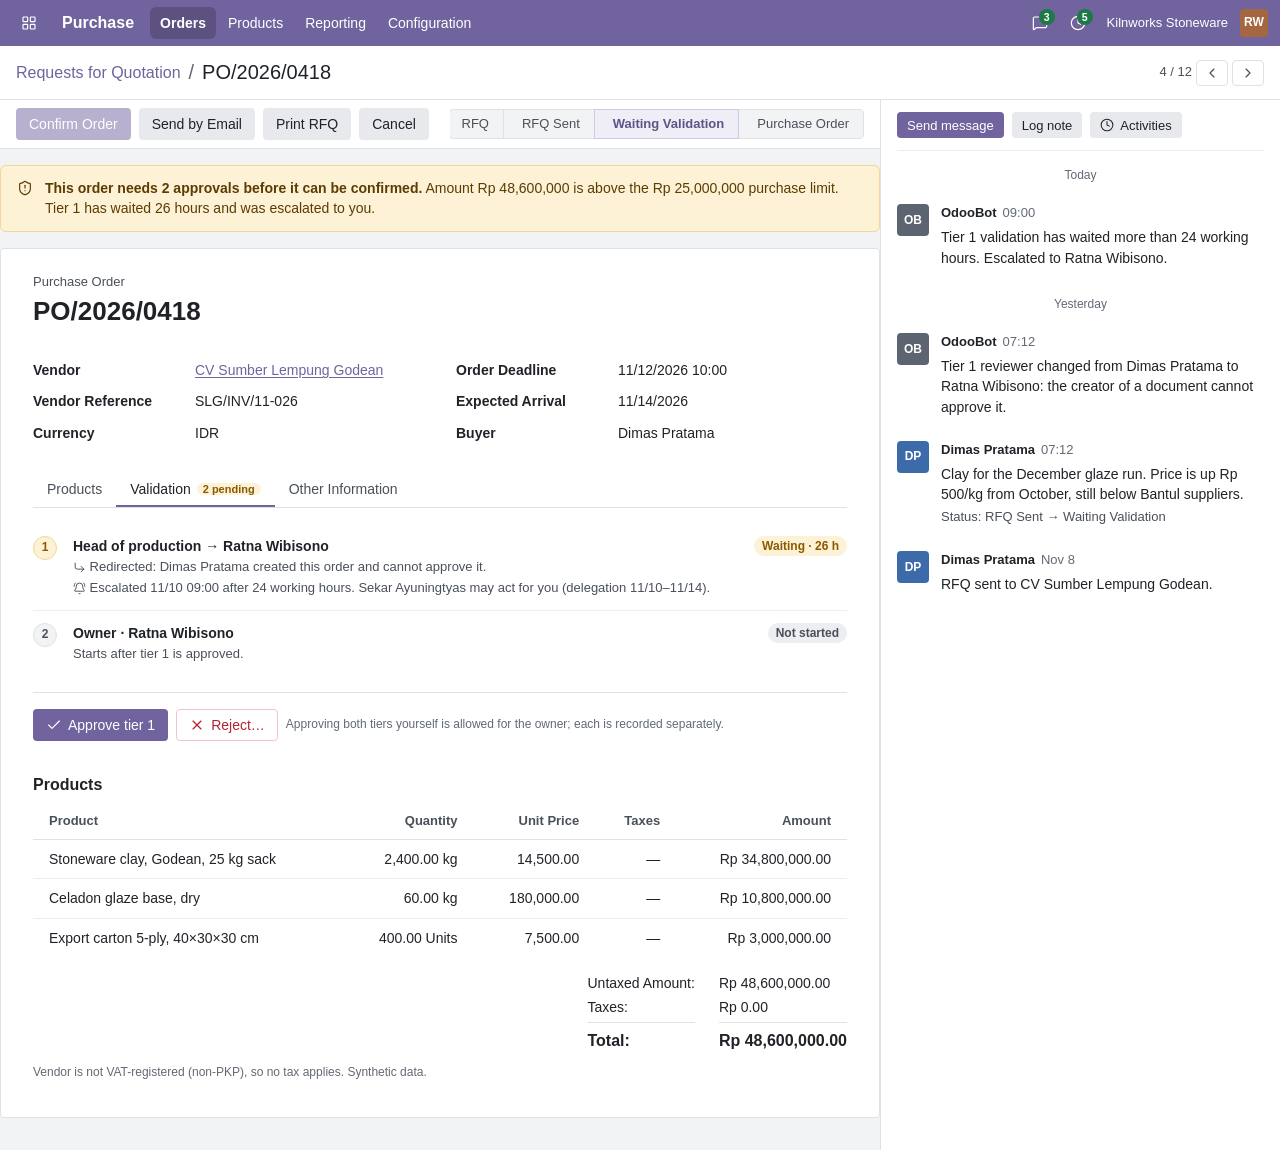
==== mockups/purchase-order.html @ c120d397 "M1: repo foundation and Kilnworks demo company Docker stack (Odoo 18 Community + Postgres 16), pinne" ====
<!doctype html>
<html lang="en"><head><meta charset="utf-8"><meta name="viewport" content="width=device-width, initial-scale=1">
<title>PO/2026/0418 · Kilnworks on Odoo</title>
<link rel="stylesheet" href="kilnworks-ds.css"></head>
<body>
<svg width="0" height="0" style="position:absolute" aria-hidden="true"><symbol id="i-chevron-left" viewBox="0 0 24 24"><path d="m15 18-6-6 6-6" /></symbol><symbol id="i-chevron-right" viewBox="0 0 24 24"><path d="m9 18 6-6-6-6" /></symbol><symbol id="i-shield-alert" viewBox="0 0 24 24"><path d="M20 13c0 5-3.5 7.5-7.66 8.95a1 1 0 0 1-.67-.01C7.5 20.5 4 18 4 13V6a1 1 0 0 1 1-1c2 0 4.5-1.2 6.24-2.72a1.17 1.17 0 0 1 1.52 0C14.51 3.81 17 5 19 5a1 1 0 0 1 1 1z" />
  <path d="M12 8v4" />
  <path d="M12 16h.01" /></symbol><symbol id="i-corner-down-right" viewBox="0 0 24 24"><path d="m15 10 5 5-5 5" />
  <path d="M4 4v7a4 4 0 0 0 4 4h12" /></symbol><symbol id="i-bell-ring" viewBox="0 0 24 24"><path d="M10.268 21a2 2 0 0 0 3.464 0" />
  <path d="M22 8c0-2.3-.8-4.3-2-6" />
  <path d="M3.262 15.326A1 1 0 0 0 4 17h16a1 1 0 0 0 .74-1.673C19.41 13.956 18 12.499 18 8A6 6 0 0 0 6 8c0 4.499-1.411 5.956-2.738 7.326" />
  <path d="M4 2C2.8 3.7 2 5.7 2 8" /></symbol><symbol id="i-check" viewBox="0 0 24 24"><path d="M20 6 9 17l-5-5" /></symbol><symbol id="i-x" viewBox="0 0 24 24"><path d="M18 6 6 18" />
  <path d="m6 6 12 12" /></symbol><symbol id="i-clock" viewBox="0 0 24 24"><circle cx="12" cy="12" r="10" />
  <path d="M12 6v6l4 2" /></symbol><symbol id="i-layout-grid" viewBox="0 0 24 24"><rect width="7" height="7" x="3" y="3" rx="1" />
  <rect width="7" height="7" x="14" y="3" rx="1" />
  <rect width="7" height="7" x="14" y="14" rx="1" />
  <rect width="7" height="7" x="3" y="14" rx="1" /></symbol><symbol id="i-menu" viewBox="0 0 24 24"><path d="M4 5h16" />
  <path d="M4 12h16" />
  <path d="M4 19h16" /></symbol><symbol id="i-message-square" viewBox="0 0 24 24"><path d="M22 17a2 2 0 0 1-2 2H6.828a2 2 0 0 0-1.414.586l-2.202 2.202A.71.71 0 0 1 2 21.286V5a2 2 0 0 1 2-2h16a2 2 0 0 1 2 2z" /></symbol></svg>
<header class="o-navbar">
  <button class="o-apps" aria-label="Home menu"><svg class="icon" aria-hidden="true"><use href="#i-layout-grid"/></svg></button>
  <button class="o-apps o-burger" aria-label="Open menu"><svg class="icon" aria-hidden="true"><use href="#i-menu"/></svg></button>
  <span class="o-appname">Purchase</span>
  <nav aria-label="Purchase menu"><ul class="o-menu"><li><a href="purchase-order.html" aria-current="page">Orders</a></li><li><a href="#">Products</a></li><li><a href="#">Reporting</a></li><li><a href="#">Configuration</a></li></ul></nav>
  <div class="o-systray">
    <button aria-label="Messages, 3 unread"><svg class="icon" aria-hidden="true"><use href="#i-message-square"/></svg><span class="o-badge-count">3</span></button>
    <button aria-label="Activities, 5 due"><svg class="icon" aria-hidden="true"><use href="#i-clock"/></svg><span class="o-badge-count">5</span></button>
    <span class="o-company">Kilnworks Stoneware</span>
    <span class="o-avatar" role="img" aria-label="Ratna Wibisono">RW</span>
  </div>
</header>
<div class="o-cp">
  <div class="o-bc"><a href="#">Requests for Quotation</a><span class="sep">/</span><span class="cur">PO/2026/0418</span></div>
  <div class="o-cp-right"><span class="o-pager">4 / 12 <button class="btn btn-ghost btn-icon btn-sm" aria-label="Previous"><svg class="icon" aria-hidden="true"><use href="#i-chevron-left"/></svg></button>
    <button class="btn btn-ghost btn-icon btn-sm" aria-label="Next"><svg class="icon" aria-hidden="true"><use href="#i-chevron-right"/></svg></button></span></div>
</div>
<div class="o-form-wrap">
  <main class="o-form-main">
    <div class="o-statusbar">
      <div class="o-cp-actions">
        <button class="btn btn-primary" aria-disabled="true" title="Waiting for validation">Confirm Order</button>
        <button class="btn btn-secondary">Send by Email</button>
        <button class="btn btn-secondary">Print RFQ</button>
        <button class="btn btn-secondary">Cancel</button>
      </div>
      <div class="o-status" aria-label="Status">
        <span>RFQ</span><span>RFQ Sent</span><span aria-current="step">Waiting Validation</span><span>Purchase Order</span>
      </div>
    </div>
    <div class="alert alert-warning" role="status"><svg class="icon" aria-hidden="true"><use href="#i-shield-alert"/></svg><div><b>This order needs 2 approvals before it can be confirmed.</b>
      Amount Rp 48,600,000 is above the Rp 25,000,000 purchase limit. Tier 1 has waited 26 hours and was escalated to you.</div></div>
    <div class="o-sheet">
      <div class="o-title"><small>Purchase Order</small><h1>PO/2026/0418</h1></div>
      <div class="o-groups">
        <div>
          <div class="o-field"><label>Vendor</label><div class="val"><a href="#">CV Sumber Lempung Godean</a></div></div>
          <div class="o-field"><label>Vendor Reference</label><div class="val">SLG/INV/11-026</div></div>
          <div class="o-field"><label>Currency</label><div class="val">IDR</div></div>
        </div>
        <div>
          <div class="o-field"><label>Order Deadline</label><div class="val num">11/12/2026 10:00</div></div>
          <div class="o-field"><label>Expected Arrival</label><div class="val num">11/14/2026</div></div>
          <div class="o-field"><label>Buyer</label><div class="val">Dimas Pratama</div></div>
        </div>
      </div>

      <div class="o-notebook">
        <div class="o-tabs" role="tablist">
          <button role="tab" aria-selected="false">Products</button>
          <button role="tab" aria-selected="true">Validation <span class="tab-count">2 pending</span></button>
          <button role="tab" aria-selected="false">Other Information</button>
        </div>
        <div role="tabpanel">
          <ol class="tier-steps">
            <li><span class="step-dot now">1</span>
              <div><div class="who">Head of production → Ratna Wibisono</div>
                <div class="note"><svg class="icon" aria-hidden="true"><use href="#i-corner-down-right"/></svg> Redirected: Dimas Pratama created this order and cannot approve it.</div>
                <div class="note"><svg class="icon" aria-hidden="true"><use href="#i-bell-ring"/></svg> Escalated 11/10 09:00 after 24 working hours. Sekar Ayuningtyas may act for you (delegation 11/10–11/14).</div></div>
              <span class="badge b-warning">Waiting · 26 h</span></li>
            <li><span class="step-dot">2</span>
              <div><div class="who">Owner · Ratna Wibisono</div><div class="note">Starts after tier 1 is approved.</div></div>
              <span class="badge b-muted">Not started</span></li>
          </ol>
          <div class="decision">
            <button class="btn btn-primary"><svg class="icon" aria-hidden="true"><use href="#i-check"/></svg>Approve tier 1</button>
            <button class="btn btn-danger-ghost"><svg class="icon" aria-hidden="true"><use href="#i-x"/></svg>Reject…</button>
            <span class="synthetic">Approving both tiers yourself is allowed for the owner; each is recorded separately.</span>
          </div>
        </div>
      </div>

      <h2 style="font-size:var(--fs-lg);margin:var(--s6) 0 var(--s2)">Products</h2>
      <div class="tbl-wrap"><table class="o-list"><caption class="sr-only">Order lines</caption>
        <thead><tr><th>Product</th><th class="r">Quantity</th><th class="r">Unit Price</th><th class="r hide-sm">Taxes</th><th class="r">Amount</th></tr></thead>
        <tbody><tr><td>Stoneware clay, Godean, 25 kg sack</td><td class="r num">2,400.00 kg</td><td class="r num">14,500.00</td><td class="r num hide-sm">—</td><td class="r num">Rp 34,800,000.00</td></tr><tr><td>Celadon glaze base, dry</td><td class="r num">60.00 kg</td><td class="r num">180,000.00</td><td class="r num hide-sm">—</td><td class="r num">Rp 10,800,000.00</td></tr><tr><td>Export carton 5-ply, 40×30×30 cm</td><td class="r num">400.00 Units</td><td class="r num">7,500.00</td><td class="r num hide-sm">—</td><td class="r num">Rp 3,000,000.00</td></tr></tbody></table></div>
      <div class="totals"><span>Untaxed Amount:</span><span class="num">Rp 48,600,000.00</span>
        <span>Taxes:</span><span class="num">Rp 0.00</span>
        <span class="t">Total:</span><span class="t num">Rp 48,600,000.00</span></div>
      <p class="synthetic">Vendor is not VAT-registered (non-PKP), so no tax applies. Synthetic data.</p>
    </div>
  </main>
  <aside class="o-chatter" aria-label="Chatter">
    <div class="o-chatter-top"><button class="btn btn-primary btn-sm">Send message</button><button class="btn btn-secondary btn-sm">Log note</button>
      <button class="btn btn-secondary btn-sm"><svg class="icon icon-sm" aria-hidden="true"><use href="#i-clock"/></svg>Activities</button></div>
    <div class="o-day">Today</div>
    <div class="msg"><span class="o-avatar av-bot">OB</span><div><div class="h"><b>OdooBot</b><span>09:00</span></div>
      <p>Tier 1 validation has waited more than 24 working hours. Escalated to Ratna Wibisono.</p></div></div>
    <div class="o-day">Yesterday</div>
    <div class="msg"><span class="o-avatar av-bot">OB</span><div><div class="h"><b>OdooBot</b><span>07:12</span></div>
      <p>Tier 1 reviewer changed from Dimas Pratama to Ratna Wibisono: the creator of a document cannot approve it.</p></div></div>
    <div class="msg"><span class="o-avatar av-d">DP</span><div><div class="h"><b>Dimas Pratama</b><span>07:12</span></div>
      <p>Clay for the December glaze run. Price is up Rp 500/kg from October, still below Bantul suppliers.</p>
      <div class="track">Status: RFQ Sent → Waiting Validation</div></div></div>
    <div class="msg"><span class="o-avatar av-d">DP</span><div><div class="h"><b>Dimas Pratama</b><span>Nov 8</span></div>
      <p>RFQ sent to CV Sumber Lempung Godean.</p></div></div>
  </aside>
</div>
</body></html>
---- mockups/kilnworks-ds.css ----
/* Kilnworks on Odoo 18 — mockup design system.
   Host layer mirrors Odoo 18 Community backend (navbar, control panel, form sheet, chatter).
   Kilnworks layer (celadon) appears only inside custom client actions. Synthetic data only. */
:root {
  /* host: Odoo 18 Community */
  --o-brand: #71639e;          /* Community primary */
  --o-brand-hover: #5f5387;
  --o-brand-soft: #efedf6;
  --o-ink: #1f2328;
  --o-ink-2: #4a5059;          /* secondary text, 7.6:1 on white */
  --o-ink-3: #636a74;          /* tertiary, 5.3:1 */
  --o-line: #dee2e6;
  --o-line-soft: #eceef1;
  --o-bg: #f2f3f5;             /* webclient ground */
  --o-surface: #ffffff;
  --o-navbar: #71639e;          /* Odoo 18 Community navbar is the brand colour */
  --o-success: #1d7a46; --o-success-bg: #e3f3ea;
  --o-warning: #8a5a00; --o-warning-bg: #fdf1d6;
  --o-danger:  #b42335; --o-danger-bg:  #fbe6e9;
  --o-info:    #0f6a8b; --o-info-bg:    #e1f1f7;
  /* kilnworks layer */
  --kw-celadon: #5f8f7b;
  --kw-celadon-ink: #2f5a49;
  --kw-celadon-soft: #e6efeb;
  --kw-clay: #a5673f;          /* used only for the B2B series in charts */
  --kw-clay-soft: #f4e9e1;
  /* type + space */
  --font: -apple-system, BlinkMacSystemFont, "Segoe UI", Roboto, "Helvetica Neue", Ubuntu, Arial, sans-serif;
  --mono: ui-monospace, SFMono-Regular, Menlo, Consolas, monospace;
  --fs-xs: 12px; --fs-sm: 13px; --fs-md: 14px; --fs-lg: 16px; --fs-xl: 20px; --fs-2xl: 26px;
  --s1: 4px; --s2: 8px; --s3: 12px; --s4: 16px; --s5: 24px; --s6: 32px; --s7: 48px;
  --r-sm: 4px; --r-md: 6px; --r-lg: 8px;
  --shadow-pop: 0 6px 20px rgba(31, 35, 40, .14), 0 1px 3px rgba(31, 35, 40, .08);
  color-scheme: light;
}
* { box-sizing: border-box; }
html { -webkit-text-size-adjust: 100%; }
body { margin: 0; background: var(--o-bg); color: var(--o-ink); font: 400 var(--fs-md)/1.45 var(--font);
  font-variant-numeric: tabular-nums; }
::selection { background: var(--o-brand-soft); color: var(--o-ink); }
a { color: var(--o-brand); text-underline-offset: 2px; }
a:hover { color: var(--o-brand-hover); }
:focus-visible { outline: 2px solid var(--o-brand); outline-offset: 2px; border-radius: 3px; }
* { scrollbar-width: thin; scrollbar-color: #c3c7cd transparent; }
.icon { width: 16px; height: 16px; stroke: currentColor; fill: none; stroke-width: 1.75;
  stroke-linecap: round; stroke-linejoin: round; flex: none; vertical-align: -3px; }
.icon-sm { width: 14px; height: 14px; }
.sr-only { position: absolute; width: 1px; height: 1px; overflow: hidden; clip: rect(0 0 0 0); white-space: nowrap; }
.num { font-variant-numeric: tabular-nums; white-space: nowrap; }
.mono { font-family: var(--mono); font-size: 12.5px; }
.muted { color: var(--o-ink-2); }
.synthetic { font-size: var(--fs-xs); color: var(--o-ink-3); }

/* ---------- navbar (host) ---------- */
.o-navbar { height: 46px; background: var(--o-navbar); color: #fff;
  display: flex; align-items: center; padding: 0 var(--s3); gap: var(--s2); position: sticky; top: 0; z-index: 10; }
.o-apps { width: 34px; height: 34px; display: grid; place-items: center; border-radius: var(--r-md); color: #fff;
  background: none; border: 0; cursor: pointer; }
.o-apps:hover { background: rgba(255,255,255,.14); }
.o-appname { font-weight: 600; font-size: var(--fs-lg); padding: 0 var(--s2); white-space: nowrap; }
.o-menu { display: flex; gap: 2px; list-style: none; margin: 0; padding: 0; }
.o-menu a { display: block; padding: 6px 10px; border-radius: var(--r-md); color: #fff; text-decoration: none; font-size: var(--fs-md); }
.o-menu a:hover { background: rgba(255,255,255,.14); color: #fff; }
.o-menu a[aria-current="page"] { background: rgba(0,0,0,.18); color: #fff; font-weight: 600; }
.o-systray { margin-left: auto; display: flex; align-items: center; gap: var(--s1); }
.o-systray button { position: relative; width: 34px; height: 34px; display: grid; place-items: center; background: none; border: 0;
  border-radius: var(--r-md); color: #fff; cursor: pointer; }
.o-systray button:hover { background: rgba(255,255,255,.14); }
.o-badge-count { position: absolute; top: 3px; right: 2px; min-width: 16px; height: 16px; padding: 0 4px; border-radius: 8px;
  background: #1d7a46; color: #fff; font-size: 10.5px; font-weight: 600; line-height: 16px; text-align: center; }
.o-company { font-size: var(--fs-sm); color: #fff; padding: 0 var(--s2); white-space: nowrap; }
.o-avatar { width: 28px; height: 28px; border-radius: var(--r-sm); background: var(--kw-clay); color: #fff; font-size: 12px; font-weight: 600;
  display: grid; place-items: center; }
.o-burger { display: none; }

/* ---------- control panel (host) ---------- */
.o-cp { background: var(--o-surface); border-bottom: 1px solid var(--o-line); padding: var(--s3) var(--s4);
  display: grid; grid-template-columns: 1fr auto; gap: var(--s3) var(--s4); align-items: center; }
.o-bc { display: flex; align-items: center; gap: var(--s2); min-width: 0; font-size: var(--fs-xl); }
.o-bc a { text-decoration: none; color: var(--o-brand); font-size: var(--fs-lg); white-space: nowrap; }
.o-bc .sep { color: var(--o-ink-3); }
.o-bc .cur { font-weight: 500; white-space: nowrap; overflow: hidden; text-overflow: ellipsis; }
.o-cp-actions { display: flex; gap: var(--s2); flex-wrap: wrap; }
.o-cp-right { display: flex; gap: var(--s2); align-items: center; justify-content: flex-end; flex-wrap: wrap; }
.o-pager { font-size: var(--fs-sm); color: var(--o-ink-2); display: flex; align-items: center; gap: var(--s1); }

/* buttons */
.btn { display: inline-flex; align-items: center; gap: 6px; height: 32px; padding: 0 12px; border-radius: var(--r-sm);
  border: 1px solid transparent; font: 500 var(--fs-md)/1 var(--font); cursor: pointer; white-space: nowrap; text-decoration: none; }
.btn-primary { background: var(--o-brand); color: #fff; }
.btn-primary:hover { background: var(--o-brand-hover); color: #fff; }
.btn-secondary { background: #e7e9ed; color: var(--o-ink); }
.btn-secondary:hover { background: #dcdfe4; color: var(--o-ink); }
.btn-ghost { background: transparent; color: var(--o-ink-2); border-color: var(--o-line); }
.btn-ghost:hover { background: var(--o-bg); color: var(--o-ink); }
.btn-danger-ghost { background: transparent; color: var(--o-danger); border-color: #efc4ca; }
.btn-danger-ghost:hover { background: var(--o-danger-bg); }
.btn[disabled], .btn[aria-disabled="true"] { opacity: .5; cursor: not-allowed; }
.btn-sm { height: 26px; padding: 0 9px; font-size: var(--fs-sm); }
.btn-icon { width: 32px; padding: 0; justify-content: center; }

/* badges (host) */
.badge { display: inline-flex; align-items: center; gap: 4px; padding: 1px 8px; border-radius: 10px; font-size: var(--fs-xs);
  font-weight: 600; line-height: 18px; white-space: nowrap; }
.b-success { background: var(--o-success-bg); color: var(--o-success); }
.b-warning { background: var(--o-warning-bg); color: var(--o-warning); }
.b-danger { background: var(--o-danger-bg); color: var(--o-danger); }
.b-info { background: var(--o-info-bg); color: var(--o-info); }
.b-muted { background: #eceef1; color: var(--o-ink-2); }

/* segmented control (custom, role=radiogroup) */
.seg { display: inline-flex; border: 1px solid var(--o-line); border-radius: var(--r-sm); background: var(--o-surface); padding: 2px; }
.seg button { border: 0; background: none; height: 26px; padding: 0 10px; border-radius: 3px; font: 500 var(--fs-sm)/1 var(--font);
  color: var(--o-ink-2); cursor: pointer; display: inline-flex; align-items: center; gap: 6px; }
.seg button:hover { color: var(--o-ink); background: var(--o-bg); }
.seg button[aria-checked="true"] { background: var(--o-brand-soft); color: var(--o-brand-hover); }
.seg .n { font-variant-numeric: tabular-nums; color: inherit; opacity: .8; }

/* ---------- layout ---------- */
.o-content { padding: var(--s4); max-width: 1440px; margin: 0 auto; }
.panel { background: var(--o-surface); border: 1px solid var(--o-line); border-radius: var(--r-lg); }
.panel-h { display: flex; align-items: center; gap: var(--s2); padding: var(--s3) var(--s4); border-bottom: 1px solid var(--o-line-soft); min-height: 48px; }
.panel-h h2 { font-size: var(--fs-lg); font-weight: 600; margin: 0; }
.panel-h .count { font-size: var(--fs-sm); color: var(--o-ink-2); }
.panel-h .end { margin-left: auto; display: flex; gap: var(--s2); align-items: center; }
.panel-b { padding: var(--s4); }
.panel-f { padding: var(--s2) var(--s4) var(--s3); font-size: var(--fs-sm); }

/* list (host o_list_view look) */
.tbl-wrap { overflow-x: auto; }
table.o-list { width: 100%; border-collapse: collapse; font-size: var(--fs-md); }
.o-list th { text-align: left; font-weight: 600; font-size: var(--fs-sm); color: var(--o-ink-2); padding: 8px var(--s4);
  border-bottom: 1px solid var(--o-line); white-space: nowrap; background: var(--o-surface); }
.o-list td { padding: 9px var(--s4); border-bottom: 1px solid var(--o-line-soft); vertical-align: middle; }
.o-list tr:last-child td { border-bottom: 0; }
.o-list tbody tr { cursor: pointer; }
.o-list tbody tr:hover td { background: #f8f9fa; }
.o-list tbody tr[aria-selected="true"] td { background: var(--o-brand-soft); }
.o-list .r { text-align: right; }
.o-list .sub { display: block; font-size: var(--fs-sm); color: var(--o-ink-2); }

/* ---------- dashboard (kilnworks layer) ---------- */
.dash { display: grid; grid-template-columns: repeat(12, 1fr); gap: var(--s4); }
.span-7 { grid-column: span 7; } .span-5 { grid-column: span 5; } .span-12 { grid-column: span 12; }
.span-8 { grid-column: span 8; } .span-4 { grid-column: span 4; } .span-6 { grid-column: span 6; }
.attn { display: grid; grid-template-columns: 1fr 1fr; border: 1px solid var(--o-line); border-radius: var(--r-lg);
  background: var(--o-surface); overflow: hidden; }
.attn > section + section { border-left: 1px solid var(--o-line); }
.attn-h { display: flex; align-items: baseline; gap: var(--s2); padding: var(--s4) var(--s4) var(--s2); }
.attn-h h2 { margin: 0; font-size: var(--fs-lg); font-weight: 600; }
.attn-h .big { font-size: var(--fs-2xl); font-weight: 600; line-height: 1; color: var(--o-ink); margin-right: 2px; }
.attn-h .end { margin-left: auto; font-size: var(--fs-sm); }
.age { font-size: var(--fs-sm); white-space: nowrap; }
.age.late { color: var(--o-danger); font-weight: 600; }
.channel { display: grid; grid-template-columns: repeat(2, minmax(0, 1fr)); gap: var(--s4); margin-bottom: var(--s4); }
.channel .k { font-size: var(--fs-sm); color: var(--o-ink-2); display: flex; align-items: center; gap: 6px; }
.channel .v { font-size: var(--fs-xl); font-weight: 600; margin-top: 2px; }
.channel .d { font-size: var(--fs-sm); margin-top: 2px; }
.up { color: var(--o-success); } .down { color: var(--o-danger); }
.key { width: 10px; height: 10px; border-radius: 2px; display: inline-block; }
.chart { width: 100%; height: auto; display: block; }
.chart text { font: 11px var(--font); fill: var(--o-ink-3); }
.stockbar { height: 6px; border-radius: 3px; background: var(--o-line-soft); overflow: hidden; width: 96px; }
.stockbar i { display: block; height: 100%; background: var(--o-danger); }
.stockbar i.mid { background: #c98a14; }

/* ---------- form view (host) ---------- */
.o-form-wrap { display: grid; grid-template-columns: minmax(0, 1fr) 400px; min-height: calc(100vh - 46px); }
.o-form-main { padding: 0 0 var(--s6); min-width: 0; }
.o-statusbar { display: flex; align-items: center; justify-content: space-between; gap: var(--s3); flex-wrap: wrap;
  padding: var(--s2) var(--s4); background: var(--o-surface); border-bottom: 1px solid var(--o-line); }
.o-status { display: flex; }
.o-status span { position: relative; padding: 5px 14px 5px 18px; font-size: var(--fs-sm); color: var(--o-ink-2); background: var(--o-bg);
  border: 1px solid var(--o-line); margin-left: -1px; white-space: nowrap; }
.o-status span:first-child { border-radius: var(--r-sm) 0 0 var(--r-sm); padding-left: 12px; }
.o-status span:last-child { border-radius: 0 var(--r-sm) var(--r-sm) 0; }
.o-status span[aria-current="step"] { background: var(--o-brand-soft); color: var(--o-brand-hover); font-weight: 600; border-color: #cfc9e3; z-index: 1; }
.o-sheet { background: var(--o-surface); border: 1px solid var(--o-line); max-width: 1100px; margin: var(--s4) auto 0; padding: var(--s5) var(--s6);
  border-radius: var(--r-sm); }
.alert { display: flex; gap: var(--s3); align-items: flex-start; padding: var(--s3) var(--s4); border-radius: var(--r-md); font-size: var(--fs-md);
  margin: var(--s4) auto 0; max-width: 1100px; }
.alert-warning { background: var(--o-warning-bg); color: #5c3c00; border: 1px solid #f1d898; }
.alert .icon { margin-top: 2px; }
.o-title small { display: block; font-size: var(--fs-sm); color: var(--o-ink-2); }
.o-title h1 { margin: 2px 0 var(--s5); font-size: var(--fs-2xl); font-weight: 600; }
.o-groups { display: grid; grid-template-columns: 1fr 1fr; gap: 0 var(--s6); }
.o-field { display: grid; grid-template-columns: 150px 1fr; gap: var(--s3); padding: 5px 0; align-items: baseline; }
.o-field label { font-weight: 600; font-size: var(--fs-md); }
.o-field .val { border-bottom: 1px solid transparent; }
.o-notebook { margin-top: var(--s5); }
.o-tabs { display: flex; gap: 0; border-bottom: 1px solid var(--o-line); overflow-x: auto; }
.o-tabs button { background: none; border: 0; border-bottom: 2px solid transparent; padding: 8px 14px; font: 500 var(--fs-md) var(--font);
  color: var(--o-ink-2); cursor: pointer; white-space: nowrap; display: inline-flex; gap: 6px; align-items: center; }
.o-tabs button[aria-selected="true"] { color: var(--o-ink); border-bottom-color: var(--o-brand); }
.tab-count { background: var(--o-warning-bg); color: var(--o-warning); border-radius: 9px; padding: 0 6px; font-size: 11px; font-weight: 700; }
.totals { display: grid; grid-template-columns: auto auto; justify-content: end; gap: 4px var(--s5); margin-top: var(--s4); font-size: var(--fs-md); }
.totals .t { font-weight: 700; font-size: var(--fs-lg); border-top: 1px solid var(--o-line); padding-top: 6px; }
.tier-steps { list-style: none; margin: var(--s4) 0 0; padding: 0; }
.tier-steps li { display: grid; grid-template-columns: 28px 1fr auto; gap: var(--s3); padding: var(--s3) 0; border-bottom: 1px solid var(--o-line-soft); }
.tier-steps li:last-child { border-bottom: 0; }
.step-dot { width: 24px; height: 24px; border-radius: 50%; display: grid; place-items: center; font-size: 12px; font-weight: 700;
  background: var(--o-bg); color: var(--o-ink-2); border: 1px solid var(--o-line); }
.step-dot.now { background: var(--o-warning-bg); color: var(--o-warning); border-color: #f1d898; }
.tier-steps .who { font-weight: 600; }
.tier-steps .note { font-size: var(--fs-sm); color: var(--o-ink-2); margin-top: 2px; }
.tier-steps .note .icon { width: 13px; height: 13px; }
.decision { display: flex; gap: var(--s2); flex-wrap: wrap; margin-top: var(--s4); padding-top: var(--s4); border-top: 1px solid var(--o-line); align-items: center; }

/* chatter (host) */
.o-chatter { background: var(--o-surface); border-left: 1px solid var(--o-line); padding: var(--s3) var(--s4); }
.o-chatter-top { display: flex; gap: var(--s2); padding-bottom: var(--s3); border-bottom: 1px solid var(--o-line-soft); flex-wrap: wrap; }
.o-day { text-align: center; font-size: var(--fs-xs); color: var(--o-ink-3); margin: var(--s4) 0 var(--s2); }
.msg { display: grid; grid-template-columns: 32px 1fr; gap: var(--s3); padding: var(--s3) 0; }
.msg .o-avatar { width: 32px; height: 32px; }
.msg .h { font-size: var(--fs-sm); } .msg .h b { font-weight: 600; } .msg .h span { color: var(--o-ink-3); margin-left: 6px; }
.msg p { margin: 4px 0 0; font-size: var(--fs-md); }
.msg .track { font-size: var(--fs-sm); color: var(--o-ink-2); margin-top: 4px; }
.av-k { background: var(--kw-celadon-ink); } .av-d { background: #3d6aa8; } .av-s { background: #8a4f7d; } .av-r { background: var(--kw-clay); }
.av-bot { background: #5b6470; }

/* ---------- shopify console ---------- */
.store-strip { display: grid; grid-template-columns: auto 1fr auto; gap: var(--s4); align-items: center; padding: var(--s3) var(--s4);
  background: var(--o-surface); border: 1px solid var(--o-line); border-radius: var(--r-lg); margin-bottom: var(--s4); }
.store-mark { width: 36px; height: 36px; border-radius: var(--r-md); background: var(--kw-celadon-soft); color: var(--kw-celadon-ink);
  display: grid; place-items: center; }
.store-facts { display: flex; flex-wrap: wrap; gap: var(--s1) var(--s5); font-size: var(--fs-sm); color: var(--o-ink-2); }
.store-facts b { color: var(--o-ink); font-weight: 600; }
.ok-dot { width: 8px; height: 8px; border-radius: 50%; background: var(--o-success); display: inline-block; margin-right: 6px; }
.console { display: grid; grid-template-columns: minmax(0, 1fr) 420px; gap: var(--s4); align-items: start; }
.filters { display: flex; gap: var(--s3); align-items: center; padding: var(--s3) var(--s4); border-bottom: 1px solid var(--o-line-soft); flex-wrap: wrap; }
.search { display: flex; align-items: center; gap: 6px; height: 30px; padding: 0 10px; border: 1px solid var(--o-line); border-radius: var(--r-sm);
  color: var(--o-ink-3); min-width: 220px; font-size: var(--fs-sm); margin-left: auto; background: var(--o-surface); }
.detail dl { display: grid; grid-template-columns: 120px 1fr; gap: 6px var(--s3); margin: 0; font-size: var(--fs-md); }
.detail dt { color: var(--o-ink-2); }
.detail dd { margin: 0; min-width: 0; overflow-wrap: anywhere; }
.fix { margin-top: var(--s4); padding: var(--s3) var(--s4); background: var(--o-warning-bg); border-radius: var(--r-md); color: #5c3c00; }
.fix h3 { margin: 0 0 4px; font-size: var(--fs-md); }
.fix p { margin: 0; font-size: var(--fs-sm); }
pre.payload { margin: var(--s4) 0 0; padding: var(--s3); background: #f6f7f9; border: 1px solid var(--o-line-soft); border-radius: var(--r-md);
  font: 12px/1.55 var(--mono); color: #2b3138; overflow-x: auto; max-height: 220px; }
.pk { color: #6b3fa0; } .ps { color: #1d6b3c; } .pn { color: #9a4a00; }
.timeline { list-style: none; margin: var(--s4) 0 0; padding: 0; font-size: var(--fs-sm); }
.timeline li { display: grid; grid-template-columns: 54px 1fr; gap: var(--s2); padding: 3px 0; color: var(--o-ink-2); }
.timeline time { color: var(--o-ink-3); font-variant-numeric: tabular-nums; }

/* ---------- components page ---------- */
.comp-grid { display: grid; grid-template-columns: repeat(auto-fill, minmax(320px, 1fr)); gap: var(--s4); }
.combo { position: relative; width: 100%; max-width: 300px; }
.combo-btn { width: 100%; display: flex; align-items: center; justify-content: space-between; height: 32px; padding: 0 8px 0 2px; border: 0;
  border-bottom: 1px solid var(--o-line); background: none; font: var(--fs-md) var(--font); color: var(--o-ink); cursor: pointer; }
.combo-btn[aria-expanded="true"] { border-bottom-color: var(--o-brand); }
.listbox { list-style: none; margin: 4px 0 0; padding: 4px; background: var(--o-surface); border: 1px solid var(--o-line); border-radius: var(--r-md);
  box-shadow: var(--shadow-pop); }
.listbox li { padding: 6px 10px; border-radius: var(--r-sm); display: flex; justify-content: space-between; gap: var(--s3); }
.listbox li[aria-selected="true"] { background: var(--o-brand-soft); }
.listbox li.active { outline: 1px solid var(--o-brand); }
.check { display: flex; align-items: center; gap: var(--s2); padding: 4px 0; cursor: pointer; }
.box { width: 16px; height: 16px; border: 1.5px solid #9aa1ab; border-radius: 3px; display: grid; place-items: center; background: #fff; }
.box[aria-checked="true"] { background: var(--o-brand); border-color: var(--o-brand); color: #fff; }
.box .icon { width: 12px; height: 12px; stroke-width: 3; }
.cal { width: 280px; padding: var(--s3); background: var(--o-surface); border: 1px solid var(--o-line); border-radius: var(--r-md); box-shadow: var(--shadow-pop); }
.cal-h { display: flex; align-items: center; justify-content: space-between; margin-bottom: var(--s2); font-weight: 600; }
.cal-g { display: grid; grid-template-columns: repeat(7, 1fr); gap: 2px; text-align: center; font-size: var(--fs-sm); }
.cal-g .dow { color: var(--o-ink-3); font-size: 11px; padding: 4px 0; }
.cal-g button { height: 32px; border: 0; background: none; border-radius: var(--r-sm); font: var(--fs-sm) var(--font); color: var(--o-ink); cursor: pointer; }
.cal-g button:hover { background: var(--o-bg); }
.cal-g button.out { color: var(--o-ink-3); }
.cal-g button.range { background: var(--o-brand-soft); border-radius: 0; }
.cal-g button.edge { background: var(--o-brand); color: #fff; }
.cal-g button.today { box-shadow: inset 0 0 0 1px var(--o-brand); }

/* skeleton + empty */
.skel { height: 12px; border-radius: 3px; background: linear-gradient(90deg, #eceef1, #f5f6f8, #eceef1); background-size: 200% 100%;
  animation: sk 1.4s ease-in-out infinite; }
@keyframes sk { to { background-position: -200% 0; } }
@media (prefers-reduced-motion: reduce) { .skel { animation: none; } * { transition: none !important; } }
.empty { padding: var(--s6) var(--s5); text-align: center; color: var(--o-ink-2); }
.empty .icon { width: 28px; height: 28px; color: var(--kw-celadon); margin-bottom: var(--s2); }
.empty h3 { margin: 0 0 4px; color: var(--o-ink); font-size: var(--fs-lg); }
.empty p { margin: 0 auto; max-width: 42ch; font-size: var(--fs-md); }

/* index */
.idx { max-width: 880px; margin: var(--s7) auto; padding: 0 var(--s4); }
.idx h1 { font-size: var(--fs-2xl); margin: 0 0 var(--s2); }
.idx > p { color: var(--o-ink-2); max-width: 70ch; margin: 0 0 var(--s5); }
.idx-list { list-style: none; padding: 0; margin: 0; border: 1px solid var(--o-line); border-radius: var(--r-lg); background: var(--o-surface); }
.idx-list li + li { border-top: 1px solid var(--o-line-soft); }
.idx-list a { display: grid; grid-template-columns: 56px 1fr auto; gap: var(--s3); padding: var(--s4); text-decoration: none; color: var(--o-ink); align-items: center; }
.idx-list a:hover { background: #f8f9fa; }
.idx-list .id { font: 600 var(--fs-sm) var(--mono); color: var(--o-ink-2); }
.idx-list b { display: block; } .idx-list span.d { font-size: var(--fs-sm); color: var(--o-ink-2); }

/* ---------- responsive ---------- */
@media (max-width: 1180px) {
  .o-form-wrap { grid-template-columns: 1fr; }
  .o-chatter { border-left: 0; border-top: 1px solid var(--o-line); }
  .console { grid-template-columns: 1fr; }
  .span-7, .span-5, .span-8, .span-4 { grid-column: span 12; }
}
@media (max-width: 900px) {
  .o-menu, .o-company { display: none; }
  .o-burger { display: grid; }
  .attn { grid-template-columns: 1fr; }
  .attn > section + section { border-left: 0; border-top: 1px solid var(--o-line); }
  .o-groups { grid-template-columns: 1fr; }
  .o-sheet { padding: var(--s4); margin: var(--s3) var(--s3) 0; }
  .alert { margin: var(--s3) var(--s3) 0; }
  .span-6 { grid-column: span 12; }
}
@media (max-width: 560px) {
  .o-content { padding: var(--s3); }
  .o-cp { grid-template-columns: 1fr; padding: var(--s3); }
  .o-cp-right { justify-content: flex-start; }
  .o-field { grid-template-columns: 1fr; gap: 0; }
  .store-strip { grid-template-columns: auto 1fr; }
  .store-strip > .btn { grid-column: 1 / -1; justify-content: center; }
  .channel { grid-template-columns: 1fr 1fr; gap: var(--s3); }
  .search { min-width: 0; width: 100%; margin-left: 0; }
  .o-list th, .o-list td { padding-left: var(--s3); padding-right: var(--s3); }
  .hide-sm { display: none; }
  .o-appname { font-size: var(--fs-md); }
  .detail dl { grid-template-columns: 1fr; gap: 0; }
  .detail dt { margin-top: 8px; }
}

/* overflow guards */
.console > *, .dash > *, .o-form-main, .o-statusbar > * { min-width: 0; }
@media (max-width: 1180px) { .console { grid-template-columns: minmax(0, 1fr); } }
.o-status { max-width: 100%; overflow-x: auto; }
.tier-steps li > .badge { align-self: start; }
.panel-h { flex-wrap: wrap; }
@media (max-width: 560px) {
  .channel { grid-template-columns: 1fr; }
  .chart text { font-size: 20px; }
}

.o-navbar :focus-visible { outline-color: #fff; }
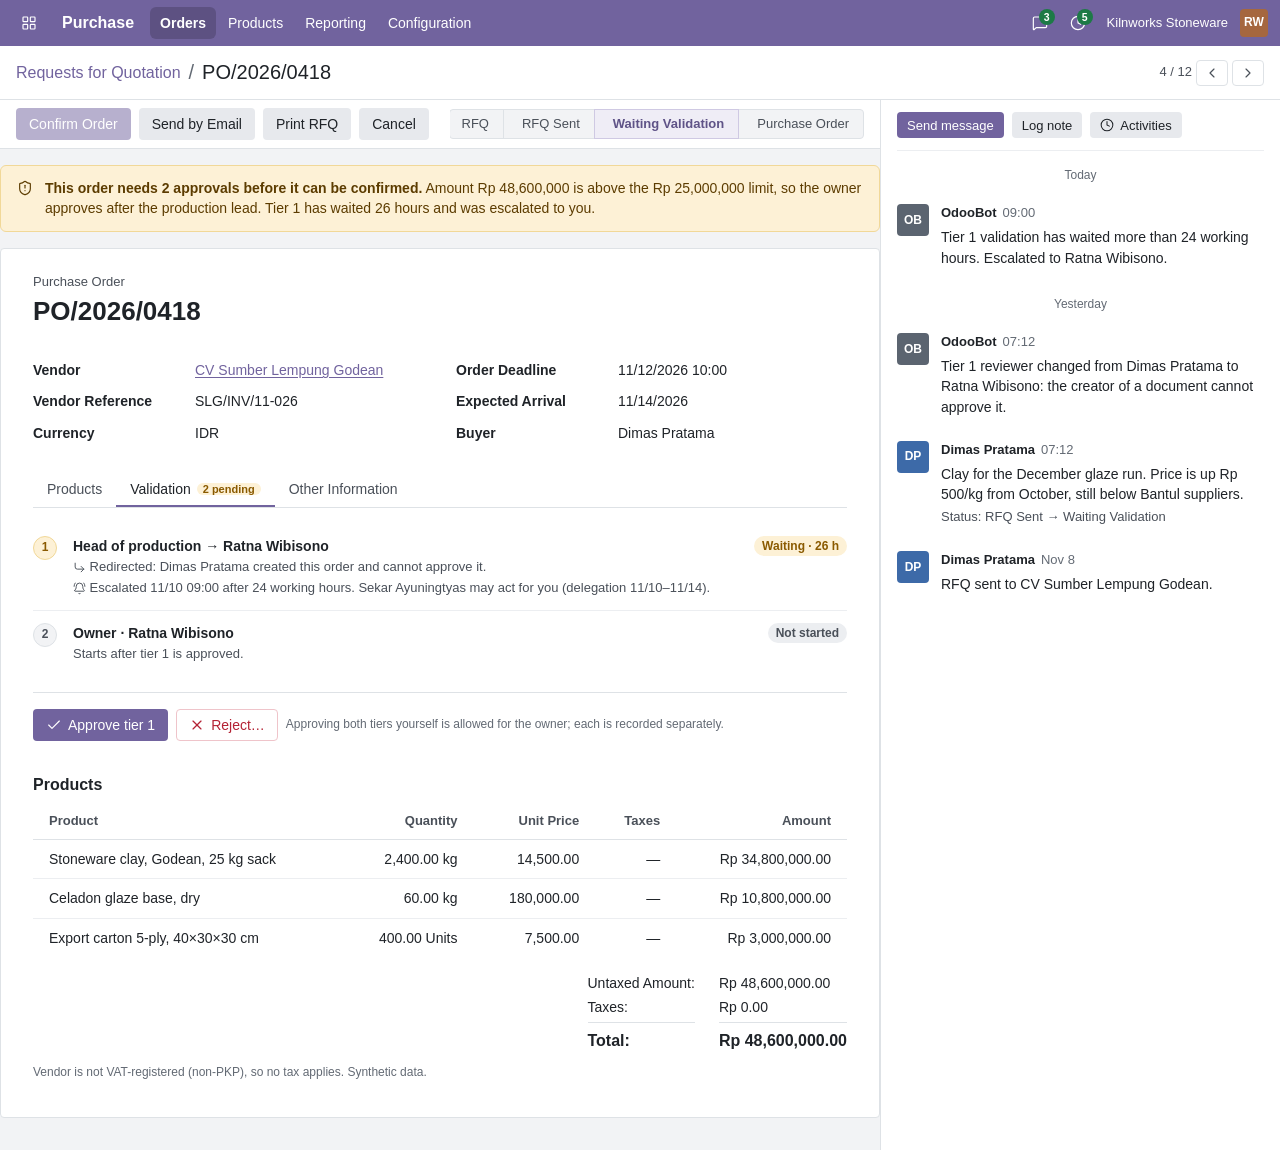
==== commit 4c824bf3: "M2: kw_approval on OCA tier validation, kw_ops base module - kw_ops: Kilnworks Ops app and role grou" ====
--- a/mockups/purchase-order.html
+++ b/mockups/purchase-order.html
@@ -48,7 +48,7 @@
       </div>
     </div>
     <div class="alert alert-warning" role="status"><svg class="icon" aria-hidden="true"><use href="#i-shield-alert"/></svg><div><b>This order needs 2 approvals before it can be confirmed.</b>
-      Amount Rp 48,600,000 is above the Rp 25,000,000 purchase limit. Tier 1 has waited 26 hours and was escalated to you.</div></div>
+      Amount Rp 48,600,000 is above the Rp 25,000,000 limit, so the owner approves after the production lead. Tier 1 has waited 26 hours and was escalated to you.</div></div>
     <div class="o-sheet">
       <div class="o-title"><small>Purchase Order</small><h1>PO/2026/0418</h1></div>
       <div class="o-groups">
